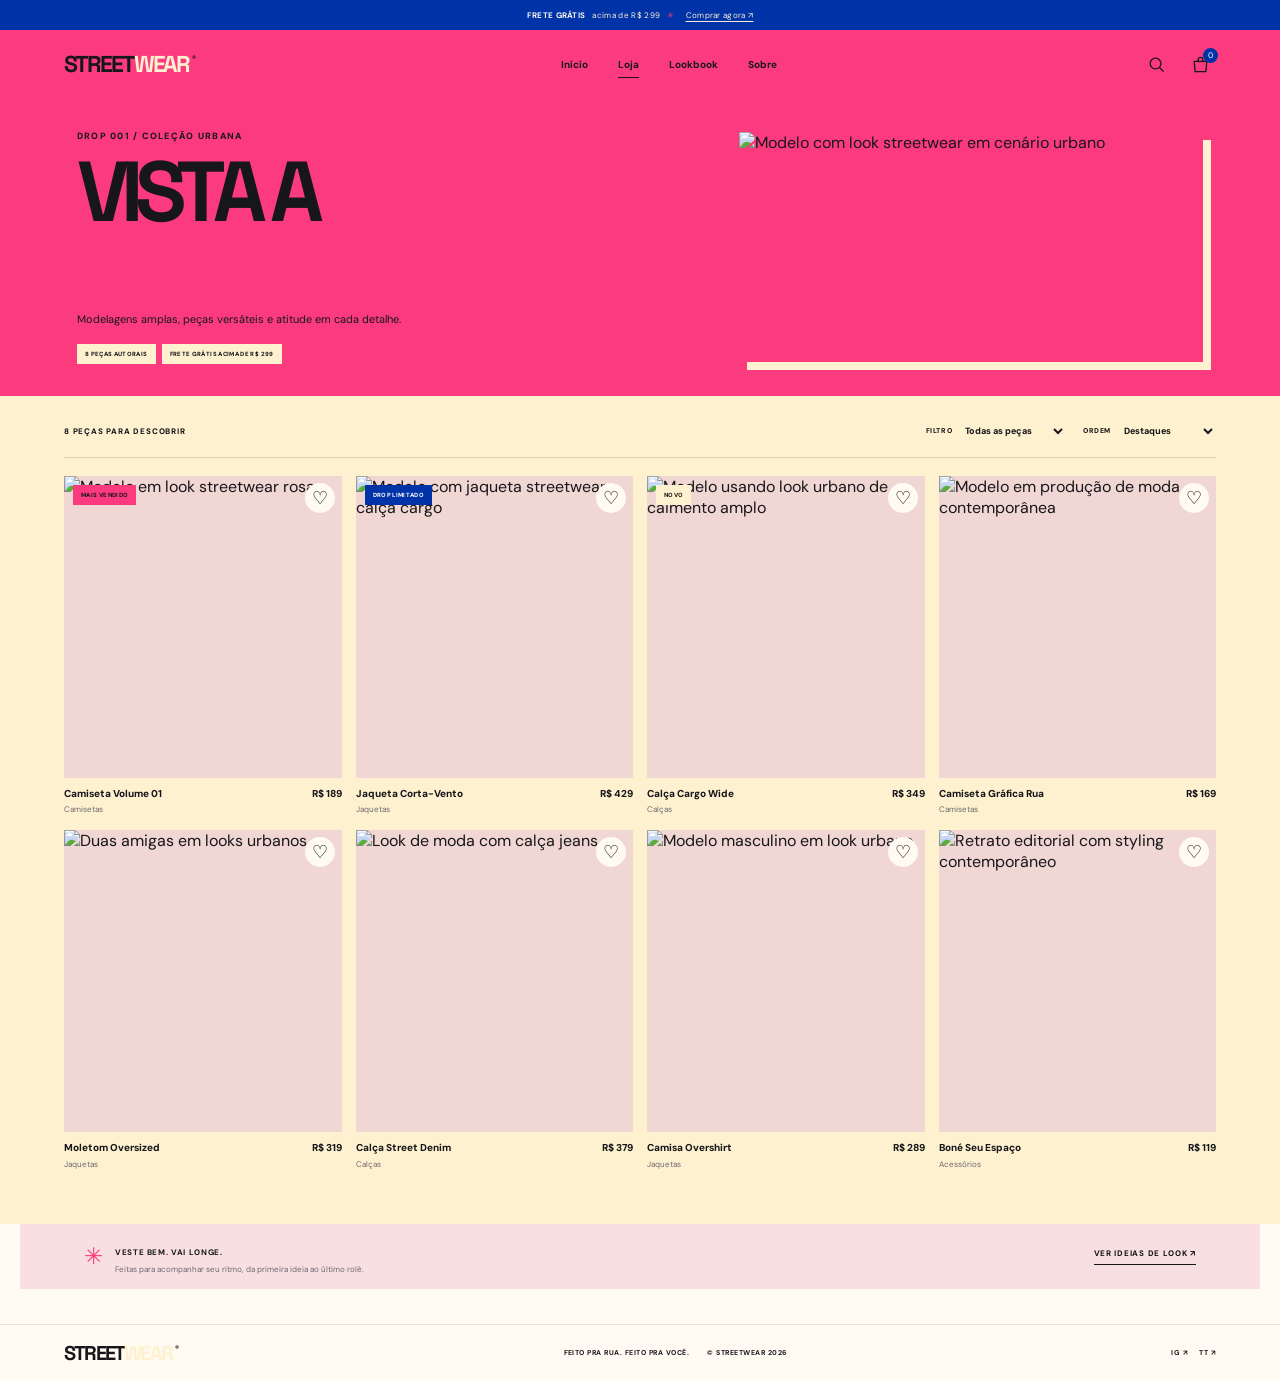
==== loja.html @ 204656d8 "Add files via upload" ====
<!doctype html>
<html lang="pt-BR"><head><meta charset="utf-8"><meta name="viewport" content="width=device-width,initial-scale=1"><meta name="theme-color" content="#FC3B7F"><meta name="description" content="Explore a coleção STREETWEAR: camisetas, jaquetas, calças e acessórios."><title>Loja — STREETWEAR</title><link rel="preconnect" href="https://fonts.googleapis.com"><link rel="preconnect" href="https://fonts.gstatic.com" crossorigin><link href="https://fonts.googleapis.com/css2?family=DM+Sans:wght@400;500;600;700;800&family=Space+Grotesk:wght@400;500;600;700&display=swap" rel="stylesheet"><link rel="stylesheet" href="site.css"><script defer src="fallback.js"></script><script type="module" src="js/main.js"></script></head>
<body data-page="catalog"><div data-site-header></div><main class="catalog-page"><header class="page-intro page-intro-catalog"><div><p class="eyebrow">DROP 001 / COLEÇÃO URBANA</p><h1>VISTA A<br><em>SUA RUA.</em></h1><p>Modelagens amplas, peças versáteis e atitude em cada detalhe.</p><div class="catalog-perks"><span>8 PEÇAS AUTORAIS</span><span>FRETE GRÁTIS ACIMA DE R$ 299</span></div></div><img src="https://images.unsplash.com/photo-1677052088400-9d88145befc4?auto=format&fit=crop&w=950&q=90" alt="Modelo com look streetwear em cenário urbano"></header><section class="catalog-content"><div class="catalog-toolbar"><p><span data-result-count>0</span> PEÇAS PARA DESCOBRIR</p><div class="catalog-controls"><label>FILTRO <select data-category-filter aria-label="Filtrar por categoria"><option value="todos">Todas as peças</option><option value="camisetas">Camisetas</option><option value="jaquetas">Jaquetas</option><option value="calcas">Calças</option><option value="acessorios">Acessórios</option></select></label><label>ORDEM <select data-sort-order aria-label="Ordenar produtos"><option value="featured">Destaques</option><option value="price-asc">Menor preço</option><option value="price-desc">Maior preço</option></select></label></div></div><div class="product-grid catalog-grid" data-product-grid="catalog"></div><p class="empty-state" hidden>Nenhuma peça nessa categoria ainda.</p></section><section class="catalog-after"><span>✳</span><div><strong>VESTE BEM. VAI LONGE.</strong><p>Feitas para acompanhar seu ritmo, da primeira ideia ao último rolê.</p></div><a class="text-link" href="lookbook.html">VER IDEIAS DE LOOK ↗</a></section></main><div data-site-footer></div></body></html>
---- site.css ----
:root {
  --pink: #FC3B7F;
  --cream: #FEF1CF;
  --blue: #0032A8;
  --ink: #17161B;
  --paper: #FFFAF2;
  --muted: #6D6870;
  --display: "Space Grotesk", sans-serif;
  --body: "DM Sans", sans-serif;
  --content: 1240px;
}

* { box-sizing: border-box; }
html { scroll-behavior: smooth; }
body { margin: 0; overflow-x: hidden; background: var(--paper); color: var(--ink); font-family: var(--body); }
img { display: block; max-width: 100%; }
a { color: inherit; text-decoration: none; }
button, input, select { font: inherit; }
a:focus-visible, button:focus-visible, input:focus-visible, select:focus-visible { outline: 2px solid var(--blue); outline-offset: 3px; }
.eyebrow { margin: 0 0 14px; font-size: 9px; font-weight: 800; letter-spacing: .14em; }
.eyebrow span { display: inline-block; width: 19px; height: 1px; margin: 0 7px 3px; background: currentColor; }
.button { display: inline-flex; min-height: 45px; align-items: center; justify-content: space-between; gap: 23px; padding: 0 17px; font-size: 9px; font-weight: 800; letter-spacing: .09em; transition: transform .2s, box-shadow .2s; }
.button:hover { transform: translateY(-2px); box-shadow: 4px 4px 0 #17161b24; }
.button-blue { background: var(--blue); color: var(--cream); }
.button-pink { background: var(--pink); color: var(--ink); }
.text-link { padding-bottom: 6px; border-bottom: 1px solid currentColor; font-size: 8px; font-weight: 800; letter-spacing: .09em; white-space: nowrap; }
.text-link:hover { color: var(--blue); }

/* Shared store navigation */
.site-announcement { display: flex; min-height: 30px; align-items: center; justify-content: center; gap: 7px; padding: 5px 12px; background: var(--blue); color: var(--cream); text-align: center; font-size: 8px; letter-spacing: .04em; }
.site-announcement strong { color: var(--paper); }
.site-announcement span { color: var(--pink); }
.site-announcement a { margin-left: 4px; text-decoration: underline; text-underline-offset: 3px; }
.site-header { position: relative; z-index: 10; display: flex; height: 68px; align-items: center; justify-content: space-between; padding: 0 max(5%, calc((100vw - var(--content))/2)); background: var(--pink); }
.wordmark { font: 700 23px/1 var(--display); letter-spacing: -.09em; white-space: nowrap; }
.wordmark span { color: var(--cream); }
.wordmark sup { margin-left: 3px; font: 700 8px var(--body); vertical-align: top; letter-spacing: 0; }
.site-nav { display: flex; align-items: center; gap: 30px; }
.site-nav a { position: relative; font-size: 10px; font-weight: 700; }
.site-nav a::after { position: absolute; right: 0; bottom: -7px; left: 0; height: 1px; background: var(--ink); content: ""; transform: scaleX(0); transform-origin: left; transition: transform .2s; }
.site-nav a:hover::after, .site-nav a[aria-current="page"]::after { transform: scaleX(1); }
.header-actions { display: flex; align-items: center; gap: 13px; }
.icon-button, .menu-toggle { display: inline-flex; align-items: center; justify-content: center; padding: 6px; border: 0; background: transparent; color: var(--ink); cursor: pointer; }
.icon-button svg { width: 19px; height: 19px; fill: none; stroke: currentColor; stroke-width: 1.7; }
.bag-link { position: relative; }
.bag-count { position: absolute; top: -1px; right: -2px; display: grid; width: 15px; height: 15px; place-items: center; border-radius: 50%; background: var(--blue); color: white; font-size: 8px; }
.menu-toggle { display: none; flex-direction: column; gap: 5px; width: 34px; height: 34px; }
.menu-toggle span { width: 20px; height: 1px; background: var(--ink); }

/* Home: product content appears before the longer brand stories */
.hero-home { display: grid; width: min(100%, var(--content)); min-height: 330px; grid-template-columns: .9fr 1.1fr; align-items: center; gap: 3%; margin: 0 auto; padding: 18px 5% 19px; }
.hero-home-copy { position: relative; z-index: 2; padding: 10px 0; }
.hero-home h1 { margin: 11px 0 10px; font: 700 clamp(51px, 6.2vw, 80px)/.8 var(--display); letter-spacing: -.105em; }
.hero-home h1 em, .page-intro h1 em, .lookbook-intro h1 em, .about-hero h1 em { color: var(--pink); font-style: normal; }
.hero-lede { max-width: 355px; margin: 0 0 12px; color: #39363d; font-size: 10px; line-height: 1.55; }
.hero-caption { margin: 10px 0 0; color: var(--muted); font-size: 7px; font-weight: 700; letter-spacing: .11em; }
.hero-home-visual { position: relative; height: 285px; margin: 0 8px 8px 0; background: #ead9cf; box-shadow: 9px 9px 0 var(--pink); }
.hero-main-image { width: 100%; height: 100%; object-fit: cover; object-position: center 37%; }
.hero-disc { position: absolute; top: 18px; left: -18px; display: flex; width: 84px; height: 84px; flex-direction: column; align-items: center; justify-content: center; border-radius: 50%; background: var(--cream); text-align: center; transform: rotate(-10deg); }
.hero-disc small { font-size: 5px; font-weight: 800; letter-spacing: .09em; }
.hero-disc strong { margin: 4px 0; color: var(--blue); font: 700 16px/.82 var(--display); letter-spacing: -.08em; }
.hero-mini-card { position: absolute; right: 9px; bottom: 9px; display: flex; width: min(220px, 70%); min-height: 62px; align-items: center; gap: 8px; padding: 6px; background: var(--paper); box-shadow: 0 5px 16px #17161b1c; }
.hero-mini-card img { width: 43px; height: 50px; object-fit: cover; }
.hero-mini-card div { display: grid; gap: 5px; }
.hero-mini-card small { font-size: 6px; font-weight: 800; letter-spacing: .1em; }
.hero-mini-card strong { font: 600 10px var(--display); }
.hero-index { position: absolute; top: 11px; right: 12px; padding: 5px 7px; background: var(--blue); color: var(--cream); font: 600 9px var(--display); }
.service-strip { display: grid; width: min(100% - 10%, var(--content)); grid-template-columns: repeat(3, 1fr); gap: 10px; margin: 0 auto; padding: 8px 15px; background: #f9dfe2; }
.service-strip div { display: grid; justify-items: center; gap: 3px; text-align: center; }
.service-strip strong { font-size: 8px; letter-spacing: .04em; }
.service-strip span { color: var(--muted); font-size: 8px; }
.section { padding: 30px max(5%, calc((100vw - var(--content))/2)) 34px; }
.section-cream { background: var(--cream); }
.section-heading { display: flex; align-items: end; justify-content: space-between; gap: 15px; margin-bottom: 15px; }
.section-heading .eyebrow { margin-bottom: 8px; }
.section-heading h2, .editorial-copy h2, .lookbook-teaser h2, .newsletter h2, .lookbook-cta h2 { margin: 0; font: 700 clamp(34px, 4.2vw, 54px)/.9 var(--display); letter-spacing: -.085em; }
.section-heading h2 em, .editorial-copy h2 em, .lookbook-teaser h2 em, .newsletter h2 em, .lookbook-cta h2 em { color: var(--pink); font-style: normal; }
.section-subtitle { margin: 8px 0 0; color: var(--muted); font-size: 9px; }
.product-grid { display: grid; grid-template-columns: repeat(4, minmax(0, 1fr)); gap: 16px 14px; }
.product-card { min-width: 0; }
.product-image { position: relative; overflow: hidden; aspect-ratio: 4/4.35; background: #f1d7d3; }
.product-image img { width: 100%; height: 100%; object-fit: cover; transition: transform .4s; }
.product-card:hover .product-image img { transform: scale(1.035); }
.product-tag { position: absolute; top: 9px; left: 9px; padding: 6px 8px; background: var(--pink); font-size: 6px; font-weight: 800; letter-spacing: .06em; }
.product-tag.blue { background: var(--blue); color: white; }
.product-tag.cream { background: var(--cream); }
.favorite-button { position: absolute; top: 7px; right: 7px; width: 30px; height: 30px; border: 0; border-radius: 50%; background: var(--paper); font-size: 18px; cursor: pointer; }
.favorite-button.is-favorite { color: var(--pink); }
.quick-add { position: absolute; right: 8px; bottom: 8px; left: 8px; display: flex; min-height: 35px; align-items: center; justify-content: space-between; padding: 0 10px; border: 0; background: var(--cream); font-size: 7px; font-weight: 800; letter-spacing: .06em; cursor: pointer; opacity: 0; transform: translateY(7px); transition: .2s; }
.product-card:hover .quick-add, .quick-add:focus-visible { opacity: 1; transform: none; }
.product-info { display: flex; justify-content: space-between; gap: 8px; padding-top: 9px; }
.product-info h3 { margin: 0 0 4px; font-size: 10px; font-weight: 800; line-height: 1.35; }
.product-info p { margin: 0; color: var(--muted); font-size: 8px; }
.product-price { font-size: 10px; font-weight: 800; white-space: nowrap; }

/* Editorial and discovery blocks */
.category-section { padding: 30px max(5%, calc((100vw - var(--content))/2)) 34px; background: #f5e3d9; }
.home-categories { display: grid; grid-template-columns: repeat(3, minmax(0, 1fr)); gap: 12px; }
.category-tile { position: relative; display: flex; min-height: 170px; flex-direction: column; justify-content: space-between; overflow: hidden; padding: 12px; color: var(--paper); isolation: isolate; }
.category-tile img { position: absolute; z-index: -2; inset: 0; width: 100%; height: 100%; object-fit: cover; transition: transform .4s; }
.category-tile::after { position: absolute; z-index: -1; inset: 0; background: linear-gradient(180deg, #17161b12 15%, #17161b9c 100%); content: ""; }
.category-tile:hover img { transform: scale(1.04); }
.category-tile span { font-size: 7px; font-weight: 800; letter-spacing: .1em; }
.category-tile strong { font: 700 clamp(22px, 3vw, 34px)/.88 var(--display); letter-spacing: -.07em; }
.category-tile i { align-self: flex-start; font: 700 7px var(--body); letter-spacing: .08em; }
.home-editorial { display: grid; grid-template-columns: .9fr 1fr; align-items: center; gap: 7%; padding: 32px max(8%, calc((100vw - 1040px)/2)); }
.editorial-image { height: 250px; margin: 0 8px 8px 0; box-shadow: 8px 8px 0 var(--pink); }
.editorial-image img { width: 100%; height: 100%; object-fit: cover; object-position: center 38%; }
.editorial-copy h2 { margin: 16px 0; font-size: clamp(42px, 5vw, 62px); }
.editorial-copy > p:not(.eyebrow) { max-width: 360px; margin: 0 0 18px; color: #39363d; font-size: 10px; line-height: 1.75; }
.editorial-facts { display: grid; gap: 7px; margin-top: 19px; padding-top: 13px; border-top: 1px solid #17161b24; }
.editorial-facts span { display: flex; gap: 10px; color: var(--blue); font-size: 8px; font-weight: 800; }
.editorial-facts b { color: var(--ink); font-weight: 600; }
.lookbook-teaser { display: grid; min-height: 220px; grid-template-columns: 1fr .9fr; align-items: stretch; background: var(--blue); color: var(--paper); }
.lookbook-teaser > div { align-self: center; padding: 24px max(8%, calc((100vw - 1080px)/2)); }
.lookbook-teaser h2 { margin: 0 0 13px; font-size: clamp(42px, 5vw, 62px); }
.lookbook-teaser h2 em { color: var(--pink); }
.lookbook-teaser > div > p:not(.eyebrow) { max-width: 290px; margin: 0 0 18px; color: #fffaf1dd; font-size: 10px; line-height: 1.6; }
.lookbook-teaser > img { width: 100%; height: 100%; min-height: 220px; max-height: 300px; object-fit: cover; object-position: center 32%; }
.newsletter { display: grid; grid-template-columns: 1fr .8fr; align-items: center; gap: 8%; padding: 27px max(8%, calc((100vw - 1040px)/2)); background: var(--pink); }
.newsletter h2 { margin: 10px 0; font-size: clamp(48px, 5vw, 65px); }
.newsletter > div > p:last-child { max-width: 300px; margin: 0; font-size: 10px; line-height: 1.6; }
.newsletter-form { padding: 17px 19px; background: var(--cream); }
.newsletter-form label { font-size: 7px; font-weight: 800; letter-spacing: .12em; }
.newsletter-form > div { display: flex; margin-top: 8px; border-bottom: 1px solid var(--ink); }
.newsletter-form input { min-width: 0; flex: 1; padding: 10px 0; border: 0; outline: 0; background: transparent; font-size: 12px; }
.newsletter-form button { border: 0; background: transparent; font-size: 20px; cursor: pointer; }
.newsletter-form small { display: block; margin-top: 8px; color: var(--muted); font-size: 7px; line-height: 1.5; }
.form-message { min-height: 12px; margin: 5px 0 0; color: var(--blue); font-size: 9px; font-weight: 800; }
.site-footer { display: flex; align-items: center; justify-content: space-between; gap: 18px; padding: 18px max(5%, calc((100vw - var(--content))/2)); border-top: 1px solid #17161b1a; background: var(--paper); }
.site-footer .wordmark { font-size: 20px; }
.footer-note, .social-links { display: flex; gap: 18px; font-size: 7px; font-weight: 700; letter-spacing: .07em; }
.social-links { gap: 11px; }

/* Catalog and product detail */
.page-intro { padding: 35px 7%; background: var(--pink); }
.page-intro-catalog { display: grid; min-height: 295px; grid-template-columns: 1fr .78fr; align-items: center; gap: 6%; padding: 32px max(6%, calc((100vw - var(--content))/2)); }
.page-intro h1 { margin: 15px 0; font: 700 clamp(55px, 7vw, 85px)/.82 var(--display); letter-spacing: -.1em; }
.page-intro-catalog > div > p:last-of-type { max-width: 350px; font-size: 11px; line-height: 1.6; }
.page-intro-catalog > img { width: 100%; height: 230px; object-fit: cover; object-position: center 35%; box-shadow: 8px 8px 0 var(--cream); }
.catalog-perks { display: flex; flex-wrap: wrap; gap: 6px; margin-top: 15px; }
.catalog-perks span { padding: 6px 8px; background: var(--cream); font-size: 6px; font-weight: 800; letter-spacing: .06em; }
.catalog-content { padding: 22px max(5%, calc((100vw - var(--content))/2)) 55px; background: var(--cream); }
.catalog-toolbar { display: flex; align-items: center; justify-content: space-between; gap: 14px; margin-bottom: 18px; padding-bottom: 13px; border-bottom: 1px solid #17161b24; }
.catalog-toolbar > p { margin: 0; font-size: 8px; font-weight: 800; letter-spacing: .1em; }
.catalog-controls { display: flex; gap: 17px; }
.catalog-controls label { display: flex; align-items: center; gap: 6px; font-size: 7px; font-weight: 800; letter-spacing: .08em; }
.catalog-controls select { max-width: 145px; padding: 6px 18px 6px 3px; border: 0; background: transparent; color: var(--ink); font-size: 9px; }
.catalog-grid { grid-template-columns: repeat(4, minmax(0, 1fr)); }
.empty-state { padding: 40px 0; text-align: center; font-size: 12px; }
.catalog-after { display: flex; max-width: var(--content); align-items: center; gap: 12px; margin: 0 auto 35px; padding: 15px 5%; background: #f8dfe2; }
.catalog-after > span { color: var(--pink); font-size: 23px; }
.catalog-after > div { flex: 1; }
.catalog-after strong { font-size: 8px; letter-spacing: .08em; }
.catalog-after p { margin: 4px 0 0; color: var(--muted); font-size: 8px; }
.product-page { min-height: 60vh; padding: 38px 7% 0; background: var(--cream); }
.product-detail { display: grid; max-width: 1060px; grid-template-columns: 1fr .9fr; align-items: start; gap: 7%; margin: 0 auto; }
.product-detail-image { width: 100%; max-height: 570px; aspect-ratio: 4/4.8; object-fit: cover; }
.product-detail-copy { padding: 8px 0; }
.product-detail-copy .eyebrow { color: var(--blue); }
.product-detail-copy h1 { margin: 16px 0; font: 700 clamp(39px, 4.5vw, 58px)/.9 var(--display); letter-spacing: -.09em; }
.detail-price { font-size: 17px; font-weight: 800; }
.detail-description { max-width: 430px; margin: 18px 0 21px; font-size: 11px; line-height: 1.8; }
.detail-options { display: flex; gap: 7px; margin: 11px 0 18px; }
.size-option { width: 39px; height: 39px; border: 1px solid #17161b55; background: transparent; font-size: 9px; font-weight: 700; cursor: pointer; }
.size-option[aria-pressed="true"] { border-color: var(--blue); background: var(--blue); color: var(--cream); }
.detail-add { width: 100%; border: 0; cursor: pointer; }
.detail-note { margin-top: 12px; color: var(--muted); font-size: 8px; }
.product-detail-extra { margin-top: 19px; border-top: 1px solid #17161b24; }
.product-detail-extra p { display: grid; grid-template-columns: 90px 1fr; gap: 8px; margin: 0; padding: 10px 0; border-bottom: 1px solid #17161b24; font-size: 8px; line-height: 1.5; }
.product-detail-extra strong { font-size: 7px; letter-spacing: .07em; }
.related-products { padding: 43px max(5%, calc((100vw - var(--content))/2)) 55px; }
.related-products .section-heading { margin-bottom: 17px; }
.related-products .section-heading h2 { margin: 0; font: 700 clamp(29px, 3.5vw, 42px)/.9 var(--display); letter-spacing: -.08em; }
.related-products .section-heading h2 em { color: var(--pink); font-style: normal; }
.related-grid { max-width: 900px; grid-template-columns: repeat(3, minmax(0, 1fr)); }
.not-found { padding: 60px 20px; text-align: center; }
.not-found h1 { font: 700 48px var(--display); }

/* Lookbook and brand story */
.lookbook-intro { padding: 34px 7% 27px; background: var(--pink); }
.lookbook-intro h1 { margin: 13px 0; font: 700 clamp(56px, 7vw, 82px)/.84 var(--display); letter-spacing: -.1em; }
.lookbook-intro > p:last-child { max-width: 430px; font-size: 10px; line-height: 1.65; }
.lookbook-grid { display: grid; grid-template-columns: 1.1fr .9fr; grid-template-rows: 300px 300px; gap: 12px; padding: 24px 6% 45px; }
.lookbook-item { position: relative; overflow: hidden; margin: 0; background: var(--blue); }
.lookbook-item img { width: 100%; height: 100%; object-fit: cover; transition: transform .4s; }
.lookbook-item:hover img { transform: scale(1.03); }
.lookbook-tall { grid-row: span 2; }
.lookbook-wide { grid-column: 1/-1; }
.lookbook-item figcaption { position: absolute; right: 0; bottom: 0; left: 0; display: grid; gap: 6px; padding: 35px 15px 14px; background: linear-gradient(transparent, #17161bbd); color: var(--paper); }
.lookbook-item figcaption span { font-size: 7px; font-weight: 800; letter-spacing: .12em; }
.lookbook-item figcaption b { font: 700 18px var(--display); letter-spacing: -.03em; }
.lookbook-cta { padding: 37px 6%; background: #f8dfe2; text-align: center; }
.lookbook-cta h2 { margin-bottom: 22px; }
.about-hero { display: grid; grid-template-columns: 1fr .8fr; align-items: center; gap: 7%; padding: 42px 8% 50px; background: var(--pink); }
.about-hero h1 { margin: 17px 0; font: 700 clamp(58px, 7vw, 88px)/.82 var(--display); letter-spacing: -.1em; }
.about-hero > div > p:last-child { max-width: 355px; font-size: 11px; line-height: 1.75; }
.about-hero img { width: 100%; height: 340px; object-fit: cover; object-position: center 30%; box-shadow: 8px 8px 0 var(--cream); }
.about-statement { padding: 50px 12%; background: var(--cream); text-align: center; }
.about-statement h2 { margin: 17px 0; font: 700 clamp(42px, 5.5vw, 66px)/.9 var(--display); letter-spacing: -.08em; }
.about-statement h2 em { color: var(--pink); font-style: normal; }
.about-statement > p:not(.eyebrow) { max-width: 650px; margin: 12px auto; font-size: 10px; line-height: 1.85; }
.about-statement .text-link { display: inline-block; margin-top: 11px; }
.about-values { display: grid; grid-template-columns: repeat(3, 1fr); gap: 1px; background: #17161b24; }
.about-values article { min-height: 138px; padding: 20px 9%; background: var(--paper); }
.about-values span { color: var(--blue); font: 700 10px var(--display); }
.about-values h3 { margin: 9px 0 5px; font: 700 16px var(--display); }
.about-values p { margin: 0; color: var(--muted); font-size: 9px; line-height: 1.5; }
.about-image { position: relative; height: 340px; }
.about-image img { width: 100%; height: 100%; object-fit: cover; object-position: center 35%; }
.about-image p { position: absolute; bottom: 18px; left: 6%; margin: 0; color: white; font: 700 clamp(25px, 4vw, 43px) var(--display); letter-spacing: -.06em; text-shadow: 0 2px 12px #0008; }

/* Cart drawer and small interaction states */
.cart-backdrop { position: fixed; z-index: 19; inset: 0; background: #17161b70; opacity: 0; pointer-events: none; transition: opacity .2s; }
.cart-backdrop.is-open { opacity: 1; pointer-events: auto; }
.cart-drawer { position: fixed; z-index: 20; top: 0; right: 0; display: flex; width: min(420px, 100%); height: 100dvh; flex-direction: column; padding: 20px; background: var(--cream); transform: translateX(102%); visibility: hidden; pointer-events: none; transition: transform .25s, visibility 0s linear .25s; }
.cart-drawer.is-open { transform: none; visibility: visible; pointer-events: auto; transition: transform .25s, visibility 0s; }
.cart-drawer-head { display: flex; align-items: center; justify-content: space-between; padding-bottom: 12px; border-bottom: 1px solid #17161b24; }
.cart-drawer-head h2 { margin: 0; font: 700 22px var(--display); }
.cart-close { border: 0; background: transparent; font-size: 24px; cursor: pointer; }
.cart-items { flex: 1; overflow: auto; }
.cart-line { display: grid; grid-template-columns: 60px 1fr auto; align-items: center; gap: 10px; padding: 12px 0; border-bottom: 1px solid #17161b24; }
.cart-line img { width: 60px; height: 70px; object-fit: cover; }
.cart-line h3 { margin: 0 0 4px; font-size: 10px; }
.cart-line p { margin: 0; font-size: 9px; }
.quantity-controls { display: flex; align-items: center; gap: 7px; margin-top: 7px; font-size: 9px; }
.quantity-controls button, .remove-line { min-width: 24px; height: 24px; border: 1px solid #17161b44; background: transparent; cursor: pointer; }
.cart-total { display: flex; justify-content: space-between; padding-top: 13px; border-top: 1px solid #17161b24; font-size: 12px; font-weight: 800; }
.cart-message, .empty-cart { color: var(--muted); font-size: 9px; }
.toast { position: fixed; z-index: 30; bottom: 17px; left: 50%; max-width: calc(100% - 28px); padding: 12px 17px; background: var(--blue); color: var(--cream); font-size: 9px; font-weight: 700; text-align: center; opacity: 0; pointer-events: none; transform: translate(-50%, 14px); transition: .2s; }
.toast.is-visible { opacity: 1; transform: translate(-50%, 0); }
.reveal { opacity: 0; transform: translateY(16px); transition: opacity .55s ease, transform .55s ease; }
.reveal.is-visible { opacity: 1; transform: none; }
body.cart-open { overflow: hidden; }

@media (max-width: 980px) {
  .hero-home { min-height: 320px; gap: 3%; }
  .hero-home-visual { height: 270px; }
  .product-grid, .catalog-grid { grid-template-columns: repeat(3, minmax(0, 1fr)); }
  .category-tile { min-height: 220px; }
  .home-editorial { padding-right: 7%; padding-left: 7%; }
}
@media (max-width: 760px) {
  .site-header { height: 64px; padding: 0 5%; }
  .menu-toggle { display: flex; }
  .site-header > .wordmark { position: absolute; left: 50%; font-size: 20px; transform: translateX(-50%); }
  .site-nav { position: absolute; top: 64px; right: 0; left: 0; display: none; align-items: flex-start; flex-direction: column; gap: 17px; padding: 20px 6%; border-bottom: 1px solid #17161b22; background: var(--pink); }
  .site-nav.is-open { display: flex; }
  .site-nav a { font-size: 12px; }
  .hero-home { min-height: 0; grid-template-columns: 1fr; gap: 13px; padding: 21px 7% 23px; }
  .hero-home-copy { padding: 0; }
  .hero-home h1 { font-size: clamp(68px, 14vw, 100px); }
  .hero-home-visual { width: 92%; height: clamp(260px, 51vw, 330px); margin: 0 0 8px 4%; }
  .hero-caption { margin-top: 13px; }
  .service-strip { width: 90%; }
  .section { padding: 30px 5%; }
  .product-grid, .catalog-grid { grid-template-columns: repeat(2, minmax(0, 1fr)); gap: 20px 11px; }
  .quick-add { min-height: 32px; font-size: 6px; opacity: 1; transform: none; }
  .category-section { padding: 30px 5%; }
  .home-categories { gap: 9px; }
  .category-tile { min-height: 205px; padding: 11px; }
  .category-tile strong { font-size: clamp(18px, 3.3vw, 27px); }
  .home-editorial { gap: 19px; padding: 30px 8%; }
  .editorial-image { height: 230px; }
  .lookbook-teaser { min-height: 275px; }
  .lookbook-teaser > div { padding: 30px 8%; }
  .lookbook-teaser > img { min-height: 275px; }
  .newsletter { padding: 34px 7%; }
  .page-intro-catalog { min-height: 250px; padding: 28px 6%; }
  .page-intro-catalog > img { height: 200px; }
  .catalog-content { padding: 19px 5% 45px; }
  .catalog-grid { grid-template-columns: repeat(2, minmax(0, 1fr)); }
  .catalog-after { margin-right: 5%; margin-left: 5%; }
  .product-page { padding: 30px 6% 0; }
  .product-detail { gap: 24px; }
  .product-detail-image { max-height: 490px; }
  .related-products { padding: 36px 5%; }
  .lookbook-grid { grid-template-rows: 270px 250px; }
  .about-hero { padding: 34px 7%; }
  .about-hero img { height: 290px; }
}
@media (max-width: 560px) {
  .site-announcement { flex-wrap: wrap; min-height: 30px; gap: 4px; font-size: 7px; }
  .site-header { padding: 0 4%; }
  .site-header > .wordmark { font-size: 18px; }
  .header-actions { gap: 4px; }
  .icon-button { padding: 5px; }
  .icon-button svg { width: 18px; height: 18px; }
  .hero-home { gap: 11px; padding: 18px 6% 20px; }
  .hero-home h1 { margin: 17px 0 13px; font-size: clamp(62px, 18vw, 84px); }
  .hero-lede { max-width: 320px; font-size: 10px; }
  .hero-caption { max-width: 280px; font-size: 6px; line-height: 1.6; }
  .hero-home-visual { width: 94%; height: clamp(220px, 68vw, 280px); }
  .hero-disc { top: 16px; left: -13px; width: 82px; height: 82px; }
  .hero-disc strong { font-size: 15px; }
  .hero-mini-card { right: 7px; bottom: 7px; width: min(210px, 76%); min-height: 60px; }
  .hero-mini-card img { width: 43px; height: 48px; }
  .hero-mini-card strong { font-size: 10px; }
  .service-strip { width: 92%; gap: 4px; padding: 10px 6px; }
  .service-strip strong, .service-strip span { font-size: 6px; }
  .section { padding: 25px 5%; }
  .section-heading { align-items: end; gap: 8px; }
  .section-heading h2 { font-size: clamp(30px, 8vw, 40px); }
  .section-subtitle { max-width: 240px; font-size: 8px; line-height: 1.5; }
  .section-heading .text-link { font-size: 6px; }
  .product-grid, .catalog-grid { gap: 18px 9px; }
  .product-info { display: grid; grid-template-columns: 1fr; gap: 3px; padding-top: 7px; }
  .product-info h3, .product-price { font-size: 9px; }
  .product-info p { font-size: 7px; }
  .product-tag { top: 6px; left: 6px; padding: 5px 6px; font-size: 5px; }
  .favorite-button { top: 5px; right: 5px; width: 27px; height: 27px; font-size: 16px; }
  .quick-add { right: 4px; bottom: 4px; left: 4px; min-height: 29px; padding: 0 7px; font-size: 5px; }
  .category-section { padding: 25px 5%; }
  .home-categories { grid-template-columns: 1fr; gap: 8px; }
  .category-tile { min-height: 175px; padding: 12px; }
  .category-tile strong { font-size: 30px; }
  .home-editorial { grid-template-columns: 1fr; gap: 16px; padding: 26px 7%; }
  .editorial-image { height: clamp(210px, 60vw, 255px); margin-right: 5px; }
  .editorial-copy { padding-left: 3%; }
  .editorial-copy h2 { font-size: clamp(39px, 11vw, 52px); }
  .lookbook-teaser { grid-template-columns: 1fr; }
  .lookbook-teaser > div { padding: 22px 7%; }
  .lookbook-teaser > img { height: 205px; min-height: 205px; }
  .newsletter { grid-template-columns: 1fr; gap: 10px; padding: 23px 7%; }
  .newsletter h2 { font-size: 56px; }
  .newsletter-form { padding: 14px; }
  .site-footer { flex-wrap: wrap; gap: 11px; padding: 16px 5%; }
  .site-footer .wordmark { font-size: 18px; }
  .footer-note { order: 3; width: 100%; justify-content: space-between; gap: 6px; font-size: 6px; }
  .social-links { font-size: 7px; }
  .page-intro-catalog { min-height: 205px; grid-template-columns: 1fr .72fr; gap: 10px; padding: 22px 5%; }
  .page-intro h1 { margin: 11px 0; font-size: clamp(39px, 10.5vw, 55px); }
  .page-intro-catalog .eyebrow { font-size: 6px; }
  .page-intro-catalog > div > p:last-of-type { margin: 7px 0; font-size: 8px; }
  .page-intro-catalog > img { height: 155px; box-shadow: 5px 5px 0 var(--cream); }
  .catalog-perks { gap: 4px; margin-top: 8px; }
  .catalog-perks span { padding: 4px 5px; font-size: 5px; }
  .catalog-toolbar { align-items: flex-start; flex-direction: column; gap: 6px; }
  .catalog-toolbar > p { font-size: 7px; }
  .catalog-controls { width: 100%; justify-content: space-between; gap: 4px; }
  .catalog-controls label { gap: 3px; font-size: 6px; }
  .catalog-controls select { max-width: 110px; padding-right: 12px; font-size: 8px; }
  .catalog-after { gap: 7px; padding: 11px; }
  .catalog-after > span { font-size: 18px; }
  .catalog-after strong, .catalog-after p { font-size: 7px; }
  .catalog-after .text-link { font-size: 5px; }
  .product-page { padding: 24px 5% 0; }
  .product-detail { grid-template-columns: 1fr; gap: 20px; }
  .product-detail-image { max-height: 440px; }
  .product-detail-copy { padding: 0; }
  .product-detail-copy h1 { margin: 12px 0; font-size: 36px; }
  .detail-description { margin: 12px 0 17px; font-size: 10px; }
  .product-detail-extra p { grid-template-columns: 75px 1fr; }
  .related-products { padding: 30px 5%; }
  .related-products .section-heading h2 { font-size: 27px; }
  .related-grid { grid-template-columns: repeat(2, minmax(0, 1fr)); }
  .related-grid .product-card:last-child { display: none; }
  .lookbook-intro { padding: 27px 6% 18px; }
  .lookbook-intro h1 { font-size: 58px; }
  .lookbook-grid { grid-template-columns: 1fr; grid-template-rows: repeat(4, 290px); gap: 9px; padding: 15px 5% 35px; }
  .lookbook-tall, .lookbook-wide { grid-column: auto; grid-row: auto; }
  .lookbook-item figcaption b { font-size: 16px; }
  .lookbook-cta { padding: 31px 5%; }
  .about-hero { grid-template-columns: 1fr; gap: 14px; padding: 27px 7% 34px; }
  .about-hero h1 { margin: 13px 0; font-size: 63px; }
  .about-hero > div > p:last-child { font-size: 10px; }
  .about-hero img { height: clamp(260px, 78vw, 340px); margin: 0 4%; }
  .about-statement { padding: 36px 7%; }
  .about-statement h2 { font-size: 38px; }
  .about-statement > p:not(.eyebrow) { font-size: 9px; }
  .about-values { grid-template-columns: 1fr; }
  .about-values article { min-height: 0; padding: 15px 8%; }
  .about-values h3 { margin: 6px 0 4px; }
  .about-image { height: 260px; }
  .about-image p { font-size: 24px; }
  .cart-drawer { padding: 15px; }
  .toast { width: calc(100% - 28px); }
}
@media (prefers-reduced-motion: reduce) {
  *, *::before, *::after { scroll-behavior: auto !important; animation-duration: .01ms !important; animation-iteration-count: 1 !important; transition-duration: .01ms !important; }
  .reveal { opacity: 1; transform: none; }
}
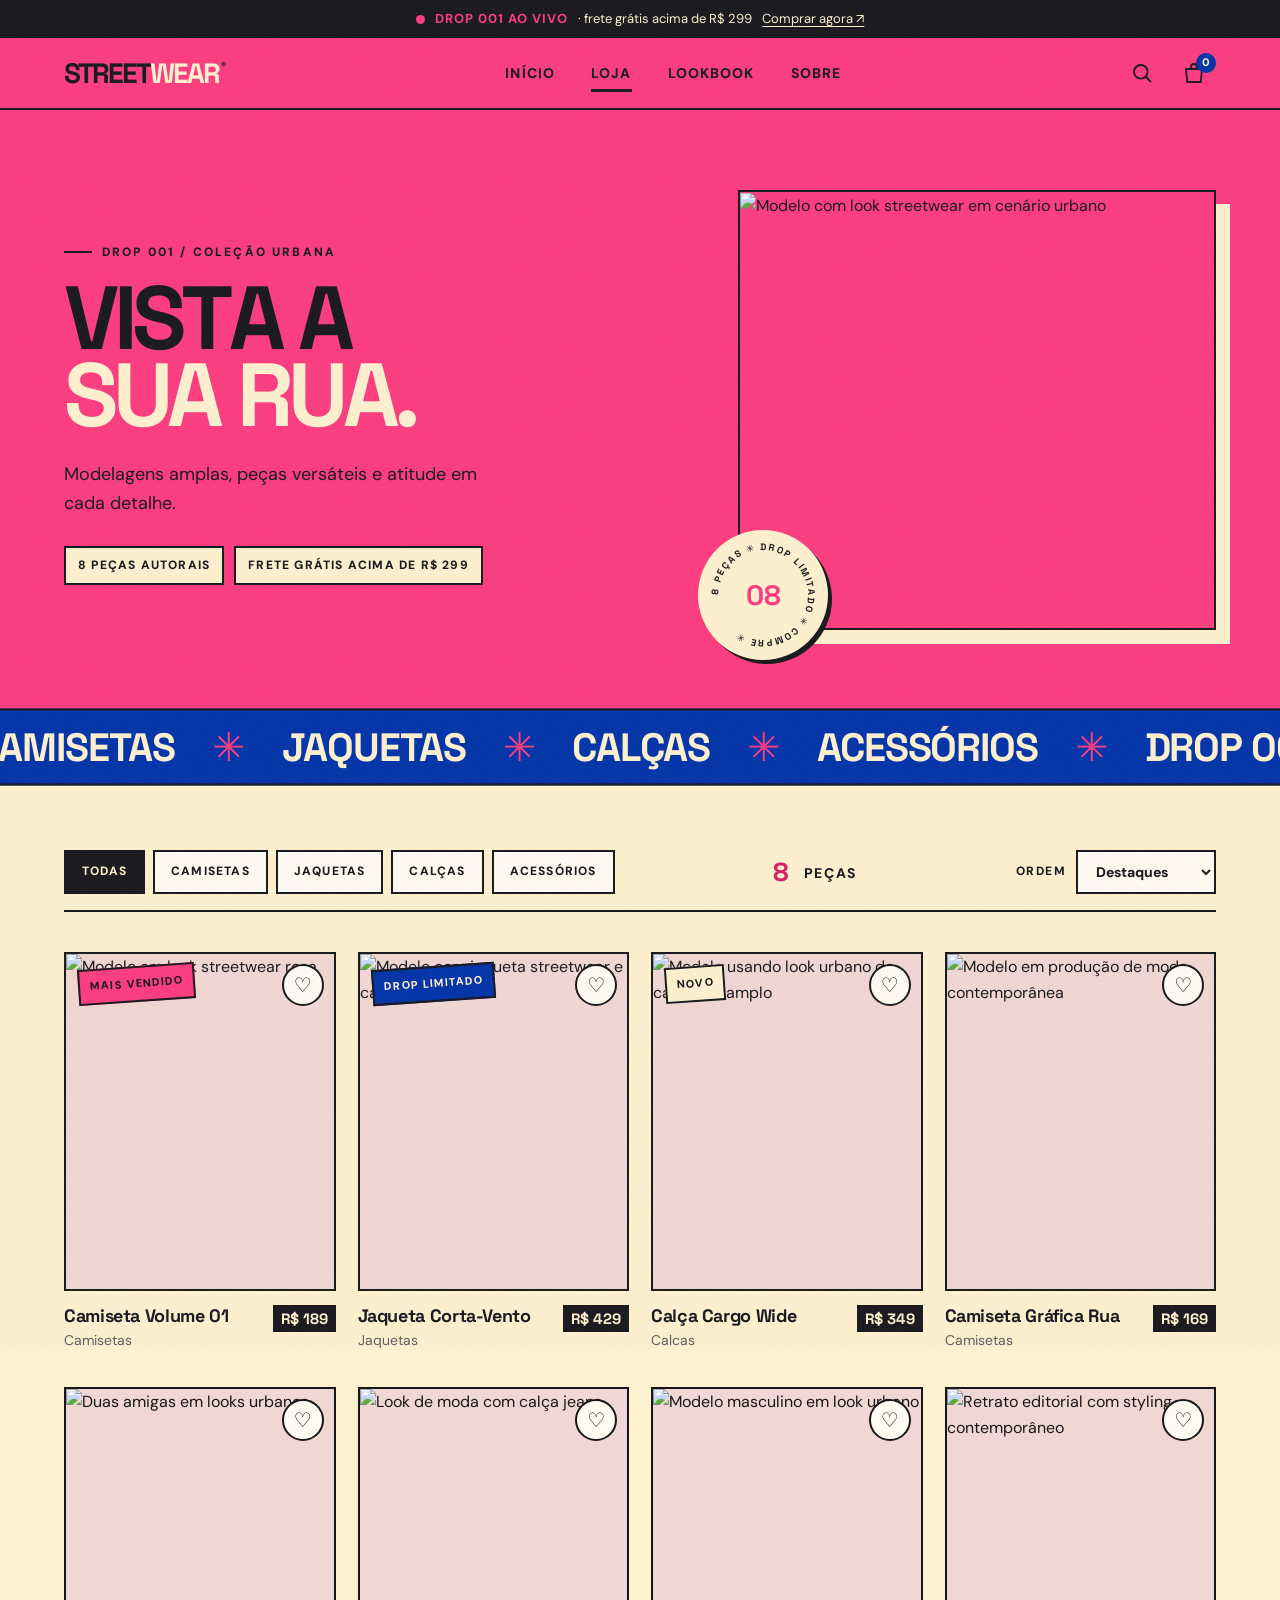
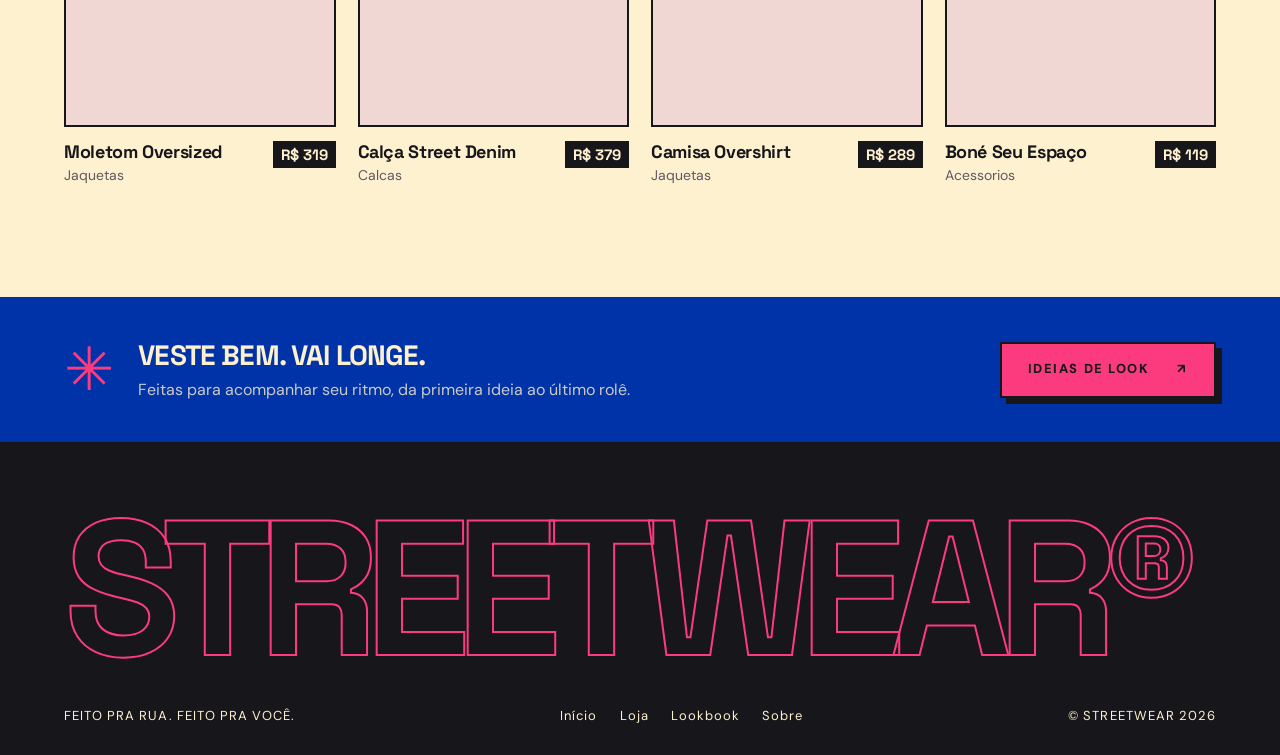
==== commit f0b1de13: "Redesign animado e nova arquitetura do site - Visual mais intenso: cortina de abertura, títulos letr" ====
--- a/loja.html
+++ b/loja.html
@@ -1,3 +1,84 @@
 <!doctype html>
-<html lang="pt-BR"><head><meta charset="utf-8"><meta name="viewport" content="width=device-width,initial-scale=1"><meta name="theme-color" content="#FC3B7F"><meta name="description" content="Explore a coleção STREETWEAR: camisetas, jaquetas, calças e acessórios."><title>Loja — STREETWEAR</title><link rel="preconnect" href="https://fonts.googleapis.com"><link rel="preconnect" href="https://fonts.gstatic.com" crossorigin><link href="https://fonts.googleapis.com/css2?family=DM+Sans:wght@400;500;600;700;800&family=Space+Grotesk:wght@400;500;600;700&display=swap" rel="stylesheet"><link rel="stylesheet" href="site.css"><script defer src="fallback.js"></script><script type="module" src="js/main.js"></script></head>
-<body data-page="catalog"><div data-site-header></div><main class="catalog-page"><header class="page-intro page-intro-catalog"><div><p class="eyebrow">DROP 001 / COLEÇÃO URBANA</p><h1>VISTA A<br><em>SUA RUA.</em></h1><p>Modelagens amplas, peças versáteis e atitude em cada detalhe.</p><div class="catalog-perks"><span>8 PEÇAS AUTORAIS</span><span>FRETE GRÁTIS ACIMA DE R$ 299</span></div></div><img src="https://images.unsplash.com/photo-1677052088400-9d88145befc4?auto=format&fit=crop&w=950&q=90" alt="Modelo com look streetwear em cenário urbano"></header><section class="catalog-content"><div class="catalog-toolbar"><p><span data-result-count>0</span> PEÇAS PARA DESCOBRIR</p><div class="catalog-controls"><label>FILTRO <select data-category-filter aria-label="Filtrar por categoria"><option value="todos">Todas as peças</option><option value="camisetas">Camisetas</option><option value="jaquetas">Jaquetas</option><option value="calcas">Calças</option><option value="acessorios">Acessórios</option></select></label><label>ORDEM <select data-sort-order aria-label="Ordenar produtos"><option value="featured">Destaques</option><option value="price-asc">Menor preço</option><option value="price-desc">Maior preço</option></select></label></div></div><div class="product-grid catalog-grid" data-product-grid="catalog"></div><p class="empty-state" hidden>Nenhuma peça nessa categoria ainda.</p></section><section class="catalog-after"><span>✳</span><div><strong>VESTE BEM. VAI LONGE.</strong><p>Feitas para acompanhar seu ritmo, da primeira ideia ao último rolê.</p></div><a class="text-link" href="lookbook.html">VER IDEIAS DE LOOK ↗</a></section></main><div data-site-footer></div></body></html>
+<html lang="pt-BR">
+<head>
+  <meta charset="utf-8">
+  <meta name="viewport" content="width=device-width, initial-scale=1">
+  <meta name="theme-color" content="#FC3B7F">
+  <meta name="description" content="Explore a coleção STREETWEAR: camisetas, jaquetas, calças e acessórios.">
+  <title>Loja — STREETWEAR</title>
+
+  <link rel="preconnect" href="https://fonts.googleapis.com">
+  <link rel="preconnect" href="https://fonts.gstatic.com" crossorigin>
+  <link href="https://fonts.googleapis.com/css2?family=DM+Sans:wght@400;500;700;800&family=Space+Grotesk:wght@500;700&display=swap" rel="stylesheet">
+  <link rel="stylesheet" href="css/main.css">
+
+  <script defer src="fallback.js"></script>
+  <script type="module" src="js/main.js"></script>
+</head>
+<body data-page="catalog">
+  <div class="curtain" aria-hidden="true"><span>STREET<b>WEAR</b></span></div>
+  <div data-site-header></div>
+
+  <main>
+    <header class="page-intro">
+      <div>
+        <p class="eyebrow reveal">Drop 001 / Coleção urbana</p>
+        <h1 class="display" data-split>Vista a<br><em>sua rua.</em></h1>
+        <p class="lede reveal" style="--i: 3">Modelagens amplas, peças versáteis e atitude em cada detalhe.</p>
+        <div class="catalog-perks reveal" style="--i: 4">
+          <span>8 PEÇAS AUTORAIS</span>
+          <span>FRETE GRÁTIS ACIMA DE R$ 299</span>
+        </div>
+      </div>
+      <figure class="reveal" style="--i: 2">
+        <div class="reveal-clip">
+          <img data-parallax="0.1" src="https://images.unsplash.com/photo-1677052088400-9d88145befc4?auto=format&fit=crop&w=950&q=90" alt="Modelo com look streetwear em cenário urbano">
+        </div>
+        <div class="sticker" aria-hidden="true">
+          <svg viewBox="0 0 100 100"><defs><path id="ring-shop" d="M50,50 m-38,0 a38,38 0 1,1 76,0 a38,38 0 1,1 -76,0"/></defs><text><textPath href="#ring-shop">8 PEÇAS ✳ DROP LIMITADO ✳ COMPRE ✳</textPath></text></svg>
+          <strong>08</strong>
+        </div>
+      </figure>
+    </header>
+
+    <div class="marquee marquee-blue" style="--tilt: 0deg" aria-hidden="true">
+      <div class="marquee-track"><span>Camisetas</span><i>✳</i><span>Jaquetas</span><i>✳</i><span>Calças</span><i>✳</i><span>Acessórios</span><i>✳</i><span>Drop 001</span><i>✳</i></div>
+    </div>
+
+    <section class="catalog-content">
+      <div class="catalog-toolbar">
+        <div class="filter-pills" role="group" aria-label="Filtrar por categoria">
+          <button type="button" data-category="todos" aria-pressed="true">Todas</button>
+          <button type="button" data-category="camisetas" aria-pressed="false">Camisetas</button>
+          <button type="button" data-category="jaquetas" aria-pressed="false">Jaquetas</button>
+          <button type="button" data-category="calcas" aria-pressed="false">Calças</button>
+          <button type="button" data-category="acessorios" aria-pressed="false">Acessórios</button>
+        </div>
+        <p><span data-result-count>0</span> PEÇAS</p>
+        <div class="catalog-controls">
+          <label>ORDEM
+            <select data-sort-order>
+              <option value="featured">Destaques</option>
+              <option value="price-asc">Menor preço</option>
+              <option value="price-desc">Maior preço</option>
+            </select>
+          </label>
+        </div>
+      </div>
+      <div class="product-grid" data-product-grid="catalog"></div>
+      <p class="empty-state" hidden>Nenhuma peça nessa categoria ainda.</p>
+    </section>
+
+    <section class="catalog-after">
+      <span aria-hidden="true">✳</span>
+      <div>
+        <strong>VESTE BEM. VAI LONGE.</strong>
+        <p>Feitas para acompanhar seu ritmo, da primeira ideia ao último rolê.</p>
+      </div>
+      <a class="button button-pink" href="lookbook.html">Ideias de look <span>↗</span></a>
+    </section>
+  </main>
+
+  <div data-site-footer></div>
+</body>
+</html>
--- a/css/main.css
+++ b/css/main.css
@@ -0,0 +1,14 @@
+/* =========================================================
+   MAIN — ponto de entrada do CSS.
+   Cada HTML carrega só este arquivo; ele importa os outros
+   na ordem certa (do mais genérico para o mais específico).
+   ========================================================= */
+@import url("tokens.css");
+@import url("base.css");
+@import url("animations.css");
+@import url("components.css");
+@import url("layout.css");
+@import url("pages/home.css");
+@import url("pages/catalog.css");
+@import url("pages/product.css");
+@import url("pages/editorial.css");
